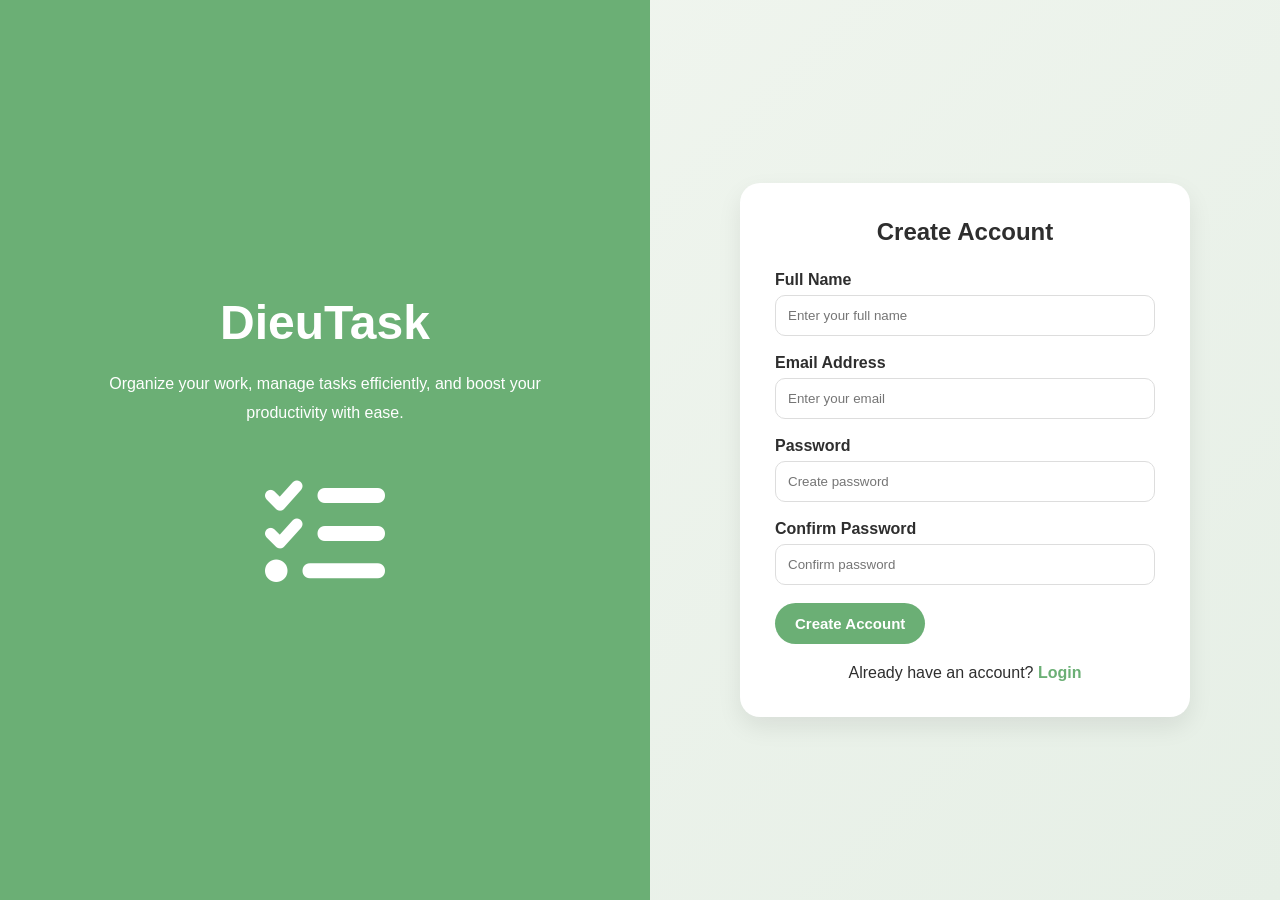
==== signup.html @ 7256f094 "Initial commit - DieuTask" ====
<!DOCTYPE html>
<html lang="en">
<head>
    <meta charset="UTF-8">
    <meta name="viewport" content="width=device-width, initial-scale=1.0">
    <title>DieuTask - Sign Up</title>

    <link rel="stylesheet" href="css/style.css">

    <link rel="stylesheet"
          href="https://cdnjs.cloudflare.com/ajax/libs/font-awesome/6.5.1/css/all.min.css">
</head>
<body>

<div class="auth-container">

    <div class="auth-left">
        <h1>DieuTask</h1>

        <p>
            Organize your work, manage tasks efficiently,
            and boost your productivity with ease.
        </p>

        <div class="illustration">
            <i class="fa-solid fa-list-check"></i>
        </div>
    </div>

    <div class="auth-right">

        <form id="signupForm" class="auth-card">

            <h2>Create Account</h2>

            <div class="input-group">
                <label>Full Name</label>
                <input
                    type="text"
                    id="fullName"
                    placeholder="Enter your full name"
                    required>
            </div>

            <div class="input-group">
                <label>Email Address</label>
                <input
                    type="email"
                    id="email"
                    placeholder="Enter your email"
                    required>
            </div>

            <div class="input-group">
                <label>Password</label>
                <input
                    type="password"
                    id="password"
                    placeholder="Create password"
                    required>
            </div>

            <div class="input-group">
                <label>Confirm Password</label>
                <input
                    type="password"
                    id="confirmPassword"
                    placeholder="Confirm password"
                    required>
            </div>

            <button type="submit" class="btn-primary">
                Create Account
            </button>

            <p class="auth-link">
                Already have an account?
                <a href="index.html">Login</a>
            </p>

        </form>

    </div>

</div>

<div id="toast"></div>

<script src="js/auth.js"></script>

</body>
</html>
---- css/style.css ----
*{
    margin:0;
    padding:0;
    box-sizing:border-box;
    font-family:'Segoe UI',sans-serif;
}

body{
    background:linear-gradient(
        135deg,
        #f3f7f1,
        #e6efe6
    );

    color:#2e2e2e;

    min-height:100vh;
}

/* ==========================
   BUTTONS
========================== */

.btn-primary{
    background:#6baf75;
    color:white;
    border:none;
    padding:12px 20px;
    border-radius:28px;
    cursor:pointer;
    font-size:15px;
    font-weight:600;
    transition:.3s;
}

.btn-primary:hover{
    transform:translateY(-2px);
}

.btn-search{
    background:white;
    color:#6baf75;
    border:2px solid #6baf75;
    padding:12px 20px;
    border-radius:10px;
    cursor:pointer;
    font-size:15px;
    font-weight:600;
    transition:.3s;
}

.btn-search:hover{
    background:#6baf75;
    color:white;
}

.btn-danger{
    background:#e98b73;
    color:white;
    border:none;
    padding:10px 16px;
    border-radius:8px;
    cursor:pointer;
}

.btn-edit{
    background:#5b8def;
    color:white;
    border:none;
    padding:10px 16px;
    border-radius:8px;
    cursor:pointer;
}

/* ==========================
   AUTH PAGES
========================== */

.auth-container{
    min-height:100vh;
    display:flex;
}

.auth-left{
    flex:1;
    background:#6baf75;
    color:white;
    display:flex;
    flex-direction:column;
    justify-content:center;
    align-items:center;
    padding:40px;
}

.auth-left h1{
    font-size:3rem;
    margin-bottom:20px;
}

.auth-left p{
    max-width:450px;
    text-align:center;
    line-height:1.8;
    font-size:16px;
}

.illustration{
    margin-top:40px;
    font-size:120px;
}

.auth-right{
    flex:1;
    display:flex;
    justify-content:center;
    align-items:center;
    padding:30px;
}

.auth-card{
    width:100%;
    max-width:450px;
    background:white;
    padding:35px;
    border-radius:20px;
    box-shadow:0 10px 25px rgba(0,0,0,.08);
}

.auth-card h2{
    text-align:center;
    margin-bottom:25px;
}

.input-group{
    margin-bottom:18px;
}

.input-group label{
    display:block;
    margin-bottom:6px;
    font-weight:600;
}

.input-group input,
.input-group textarea,
.input-group select{
    width:100%;
    padding:12px;
    border:1px solid #ddd;
    border-radius:10px;
    outline:none;
}

.input-group input:focus,
.input-group textarea:focus,
.input-group select:focus{
    border-color:#6baf75;
}

.auth-link{
    text-align:center;
    margin-top:20px;
}

.auth-link a{
    color:#6baf75;
    text-decoration:none;
    font-weight:600;
}

/* ==========================
   NAVBAR
========================== */

.navbar{
    background:white;
    padding:18px 30px;
    display:flex;
    justify-content:space-between;
    align-items:center;
    box-shadow:0 3px 10px rgba(0,0,0,.06);
}

.logo{
    font-size:28px;
    font-weight:700;
    color:#6baf75;
}

.nav-links{
    display:flex;
    align-items:center;
    gap:20px;
}

.nav-links a{
    text-decoration:none;
    color:#2e2e2e;
    font-weight:500;
}

/* ==========================
   HERO SECTION
========================== */

.hero{
    padding:40px;
}

.hero-content{
    background:white;
    border-radius:20px;
    padding:40px;
    display:flex;
    justify-content:space-between;
    align-items:center;
    box-shadow:0 15px 40px rgba(0,0,0,.15);
}

.hero-text h1{
    font-size:3rem;
    font-weight:700;
}

.hero-text p{
    color:#666;
    margin-bottom:20px;
    max-width:500px;
    line-height:1.7;
}

#currentDate{
    color:#777;
    margin-bottom:15px;
    font-size:15px;
}

.hero-buttons{
    display:flex;
    gap:15px;
    flex-wrap:wrap;
}

.hero-image{
    font-size:120px;
    color:#6baf75;
}

/* ==========================
   STATS SECTION
========================== */

.stats{
    padding:0 40px 30px;
    display:grid;
    grid-template-columns:repeat(auto-fit,minmax(220px,1fr));
    gap:20px;
}

.stat-card{
    background:white;
    border-radius:16px;
    padding:25px;
    box-shadow:0 4px 10px rgba(0,0,0,.05);
}

.stat-card h3{
    color:#666;
    margin-bottom:10px;
    font-size:15px;
}

.stat-card h2{
    color:#6baf75;
    font-size:28px;
}

/* ==========================
   SEARCH SECTION
========================== */

.search-section{
    padding:10px 40px;
}

.task-controls{
    display:flex;
    gap:15px;
}

.search-box{
    flex:1;
    display:flex;
    align-items:center;
    background:white;
    border-radius:12px;
    padding:0 15px;
    box-shadow:0 3px 10px rgba(0,0,0,.05);
}

.search-box i{
    color:#6baf75;
}

.search-box input{
    width:100%;
    border:none;
    outline:none;
    padding:14px;
    background:transparent;
}

.task-controls select{

    background:white;

    border:none;

    border-radius:16px;

    padding:14px 16px;

    box-shadow:
    0 4px 10px rgba(0,0,0,.05);

    font-weight:500;
}

.task-controls select:focus{

    outline:none;

    border:2px solid #6baf75;
}

/* ==========================
   TASK SECTION
========================== */

.task-section{
    padding:10px 40px 20px;
}

.task-grid{
    display:grid;
    grid-template-columns:repeat(2,1fr);
    gap:20px;
}

.task-card{
    background:white;
    border-radius:24px;
    padding:24px;
    box-shadow:0 4px 10px rgba(0,0,0,.05);
    transition:.3s;
    width:100%;
    min-height:auto;
}

.task-card:hover{
    transform:translateY(-4px);

    box-shadow:
    0 10px 25px rgba(0,0,0,.08);
}

.task-header{
    display:flex;
    justify-content:space-between;
    align-items:center;
    cursor:pointer;
}

.expand-icon{
    color:#666;
    font-size:18px;
}

.task-card.active .expand-icon{
    transform:rotate(180deg);
}
.task-title{
    cursor:pointer;
    font-size:20px;
    font-weight:600;
}

.task-status-preview{
    margin-top:12px;
    display:flex;
    align-items:center;
}

.task-details{
    display:none;
    margin-top:10px;
    padding-top:10px;
    border-top:1px solid #eee;
}

.task-details.show{
    display:block;
}

.task-description{
    color:#666;
    line-height:1.7;
    margin-bottom:15px;
}

.description-label{
    font-size:16px;
    font-weight:600;
    color:#555;
}

.task-status{
    margin-bottom:15px;
}

/* ==========================
   TASK OPTIONS
========================== */

.task-options{
    display:flex;
    gap:15px;
    flex-wrap:wrap;
    margin-top:15px;
    margin-bottom:15px;
}

.task-option{
    display:flex;
    align-items:center;
    gap:8px;
    cursor:pointer;
    font-weight:500;
}

.status-btn{
    border:none;
    background:#f0f0f0;
    padding:8px 14px;
    border-radius:20px;
    cursor:pointer;
    font-weight:500;
    transition:.3s;
}

.status-btn.active{

    background:#6baf75;

    color:white;
}

.status-btn:hover{
    background:#6baf75;
    color:white;
}

.task-option input{
    width:18px;
    height:18px;
    cursor:pointer;
}

.task-actions{
    display:flex;
    gap:10px;
    margin-top:15px;
}

/* ==========================
   BADGES
========================== */

.badge{
    display:inline-block;
    padding:6px 12px;
    border-radius:20px;
    font-size:13px;
    font-weight:600;
}

.pending{
    background:#ffe8a3;
}

.hold{
    background:#e0d0ff;
}

.completed{
    background:#c9f0d1;
}

/* ==========================
   ADD TASK SECTION
========================== */

.task-form-section{
    padding:40px;
}

.task-form{
    background:white;
    padding:25px;
    border-radius:16px;
    box-shadow:0 4px 10px rgba(0,0,0,.05);
}

/* ==========================
   EMPTY STATE
========================== */

.empty-state{
    text-align:center;
    padding:50px 20px;
    color:#777;
}

.empty-state i{
    font-size:70px;
    margin-bottom:20px;
}

.empty-state button{
    margin-top:20px;
}
/* ==========================
   TOAST
========================== */

/* ==========================
   TOAST
========================== */

#toast{
    position: fixed;
    bottom: 20px;
    right: 20px;

    background: #2e2e2e;
    color: white;

    padding: 14px 22px;
    border-radius: 10px;

    box-shadow: 0 8px 20px rgba(0,0,0,0.2);

    font-weight: 500;
    min-width: 250px;

    opacity: 0;
    pointer-events: none;

    transition: all 0.4s ease;

    z-index: 9999;
}

#toast.show{
    opacity: 1;
    transform: translateY(-10px);
}

/* ==========================
   RESPONSIVE
========================== */

@media(max-width:768px){

    .auth-container{
        flex-direction:column;
    }

    .navbar{
        flex-direction:column;
        gap:15px;
    }

    .nav-links{
    flex-wrap:wrap;
    justify-content:center;
}

    .hero,
    .stats,
    .search-section,
    .task-section,
    .task-form-section{
        padding:20px;
    }

    .hero-content{
        flex-direction:column;
        text-align:center;
        gap:25px;
    }

    .hero-image{
        font-size:80px;
    }

    .hero-buttons{
        flex-direction:column;
        width:100%;
    }

    .hero-buttons button{
        width:100%;
    }

    .task-controls{
        flex-direction:column;
    }

    .task-controls select{
    width:100%;
    }

    .task-options{
        flex-direction:column;
        gap:10px;
    }

    .auth-card{
        margin:20px;
    }
    .task-grid{
        grid-template-columns:1fr;
    }
}
.modal{
    display:none;
    position:fixed;
    top:0;
    left:0;
    width:100%;
    height:100%;
    background:rgba(0,0,0,.4);
    justify-content:center;
    align-items:center;
    z-index:9999;
}

.modal-content{
    background:white;
    padding:30px;
    border-radius:15px;
    width:350px;
    text-align:center;
}

.modal-buttons{
    display:flex;
    justify-content:center;
    gap:15px;
    margin-top:20px;
}

/* PREMIUM UI UPGRADE */

.hero-content,
.stat-card,
.task-card{

    background: rgba(255,255,255,0.75);

    backdrop-filter: blur(12px);

    border: 1px solid rgba(255,255,255,0.3);

    box-shadow: 0 8px 25px rgba(0,0,0,0.08);

    border-radius: 24px;
}
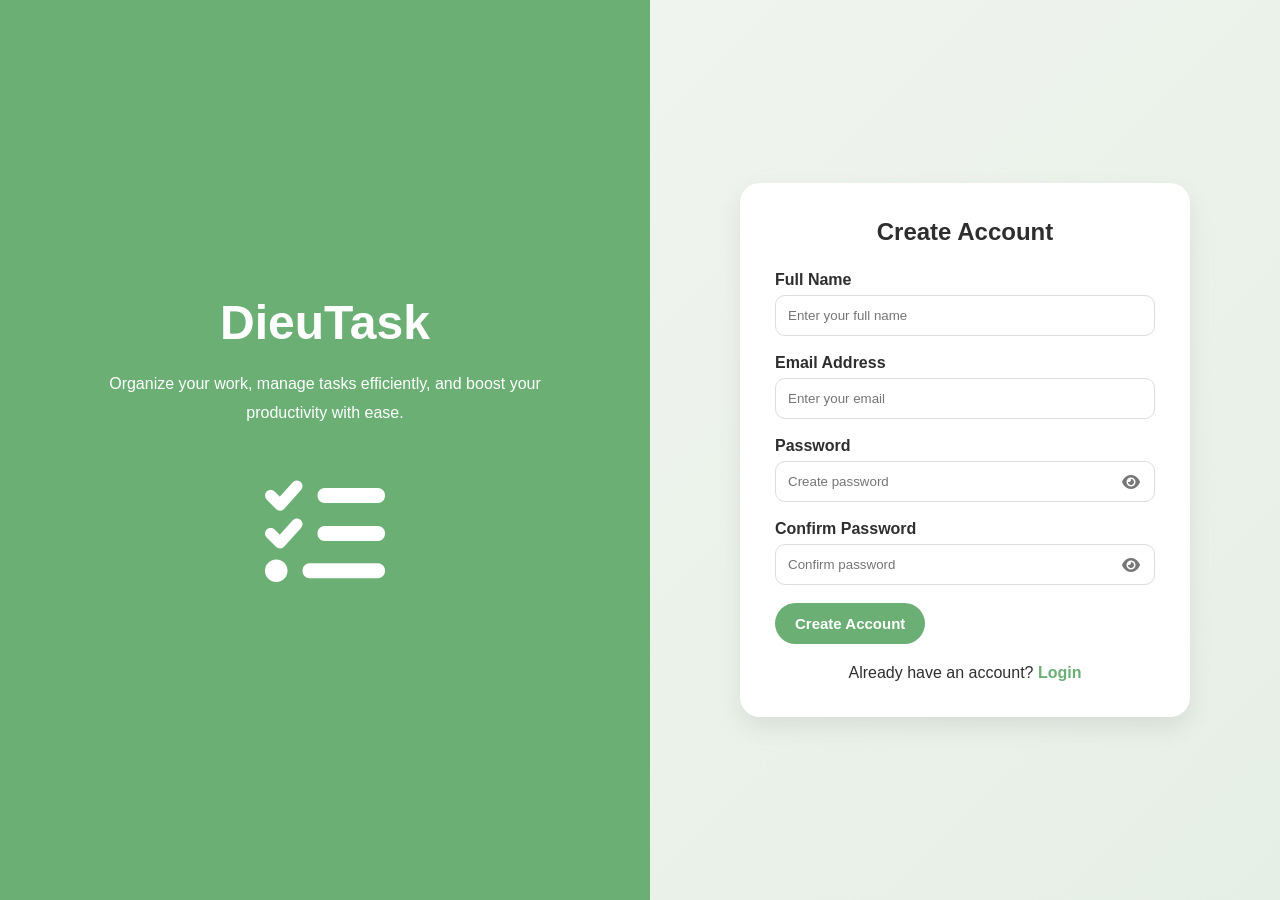
==== commit 6417ec2a: "Added password visibility toggle" ====
--- a/signup.html
+++ b/signup.html
@@ -53,20 +53,38 @@
 
             <div class="input-group">
                 <label>Password</label>
-                <input
-                    type="password"
-                    id="password"
-                    placeholder="Create password"
-                    required>
+                <div class="password-wrapper">
+
+                   <input
+                       type="password"
+                       id="password"
+                       placeholder="Create password"
+                       required>
+
+                   <i
+                       class="fa-solid fa-eye"
+                       id="togglePassword">
+                   </i>
+
+                </div>
             </div>
 
             <div class="input-group">
                 <label>Confirm Password</label>
-                <input
-                    type="password"
-                    id="confirmPassword"
-                    placeholder="Confirm password"
-                    required>
+                <div class="password-wrapper">
+
+                    <input
+                        type="password"
+                        id="confirmPassword"
+                        placeholder="Confirm password"
+                        required>
+
+                    <i
+                        class="fa-solid fa-eye"
+                        id="toggleConfirmPassword">
+                    </i>
+
+                 </div>
             </div>
 
             <button type="submit" class="btn-primary">
--- a/css/style.css
+++ b/css/style.css
@@ -155,6 +155,29 @@
 .input-group textarea:focus,
 .input-group select:focus{
     border-color:#6baf75;
+}
+
+.password-wrapper{
+    position:relative;
+}
+
+.password-wrapper input{
+    width:100%;
+    padding-right:50px;
+}
+
+.password-wrapper i{
+    position:absolute;
+    right:15px;
+    top:50%;
+    transform:translateY(-50%);
+    cursor:pointer;
+    color:#777;
+    font-size:16px;
+}
+
+.password-wrapper i:hover{
+    color:#6baf75;
 }
 
 .auth-link{
